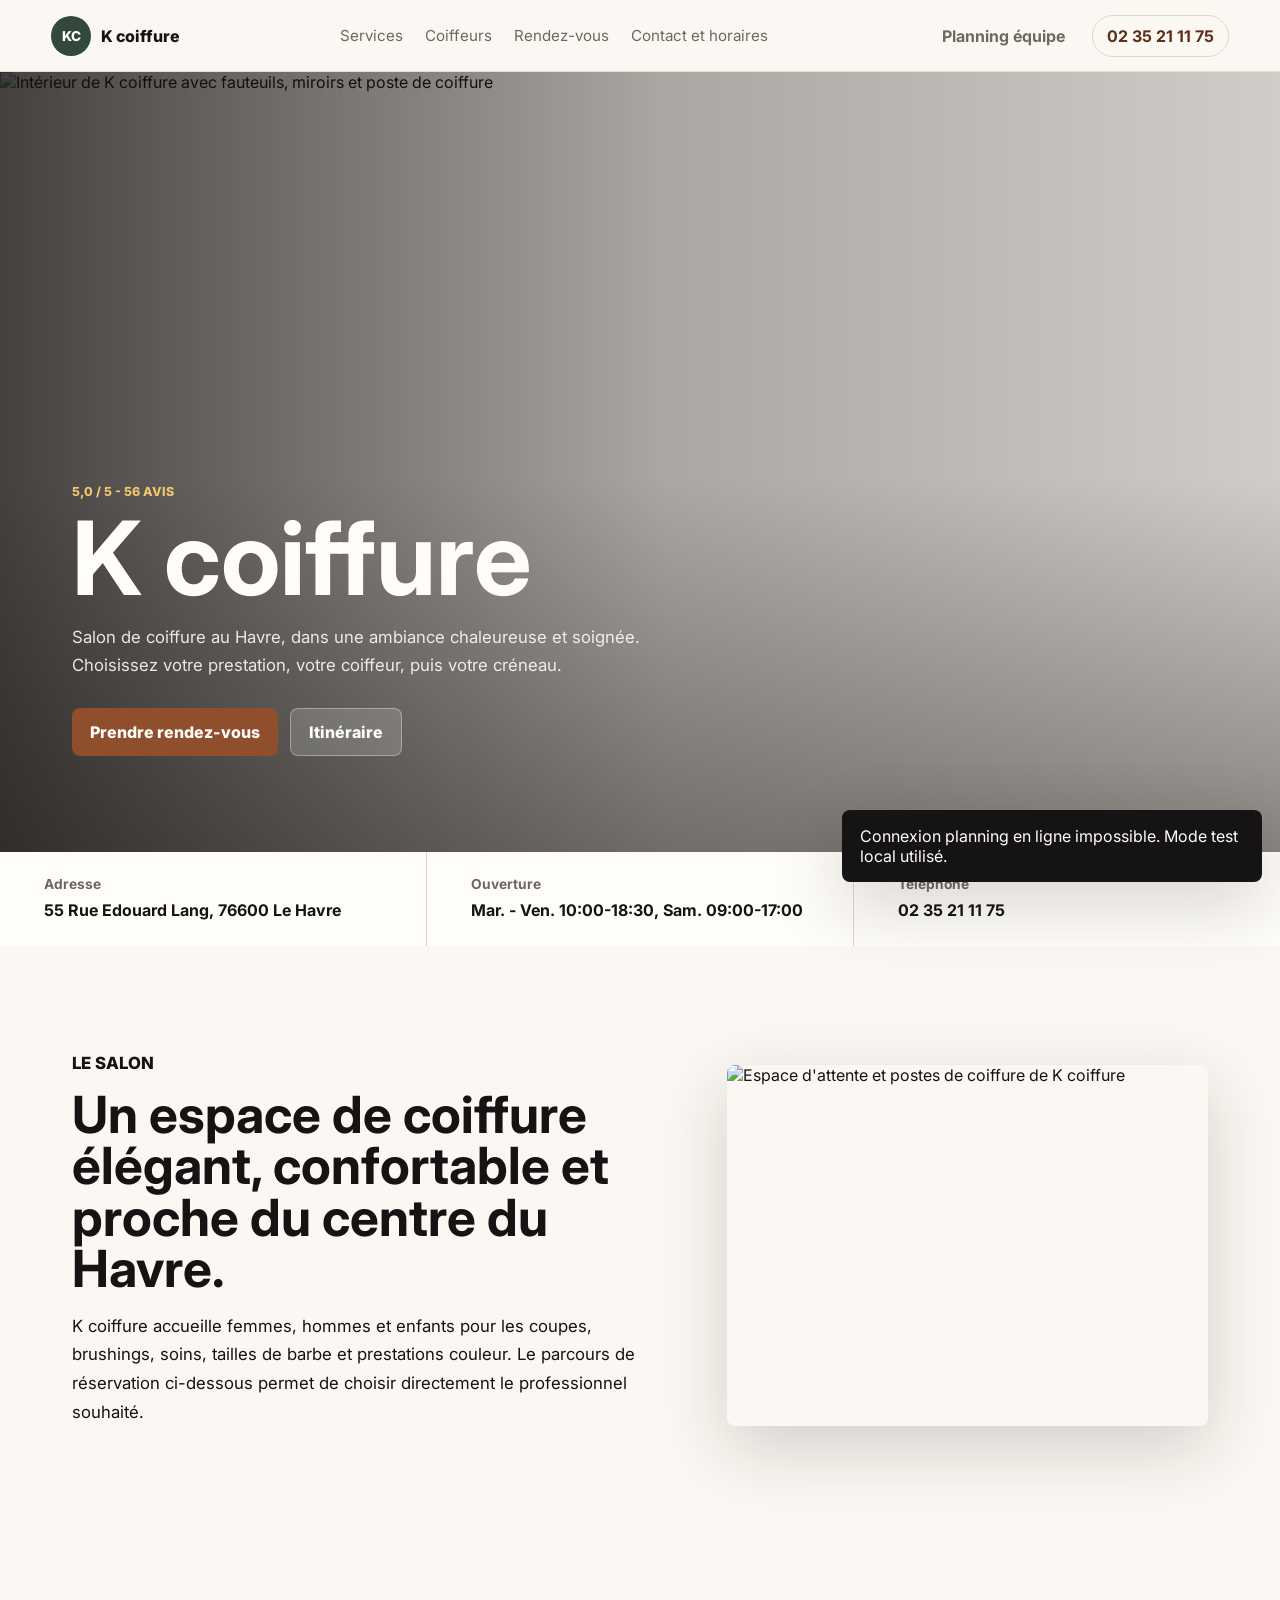
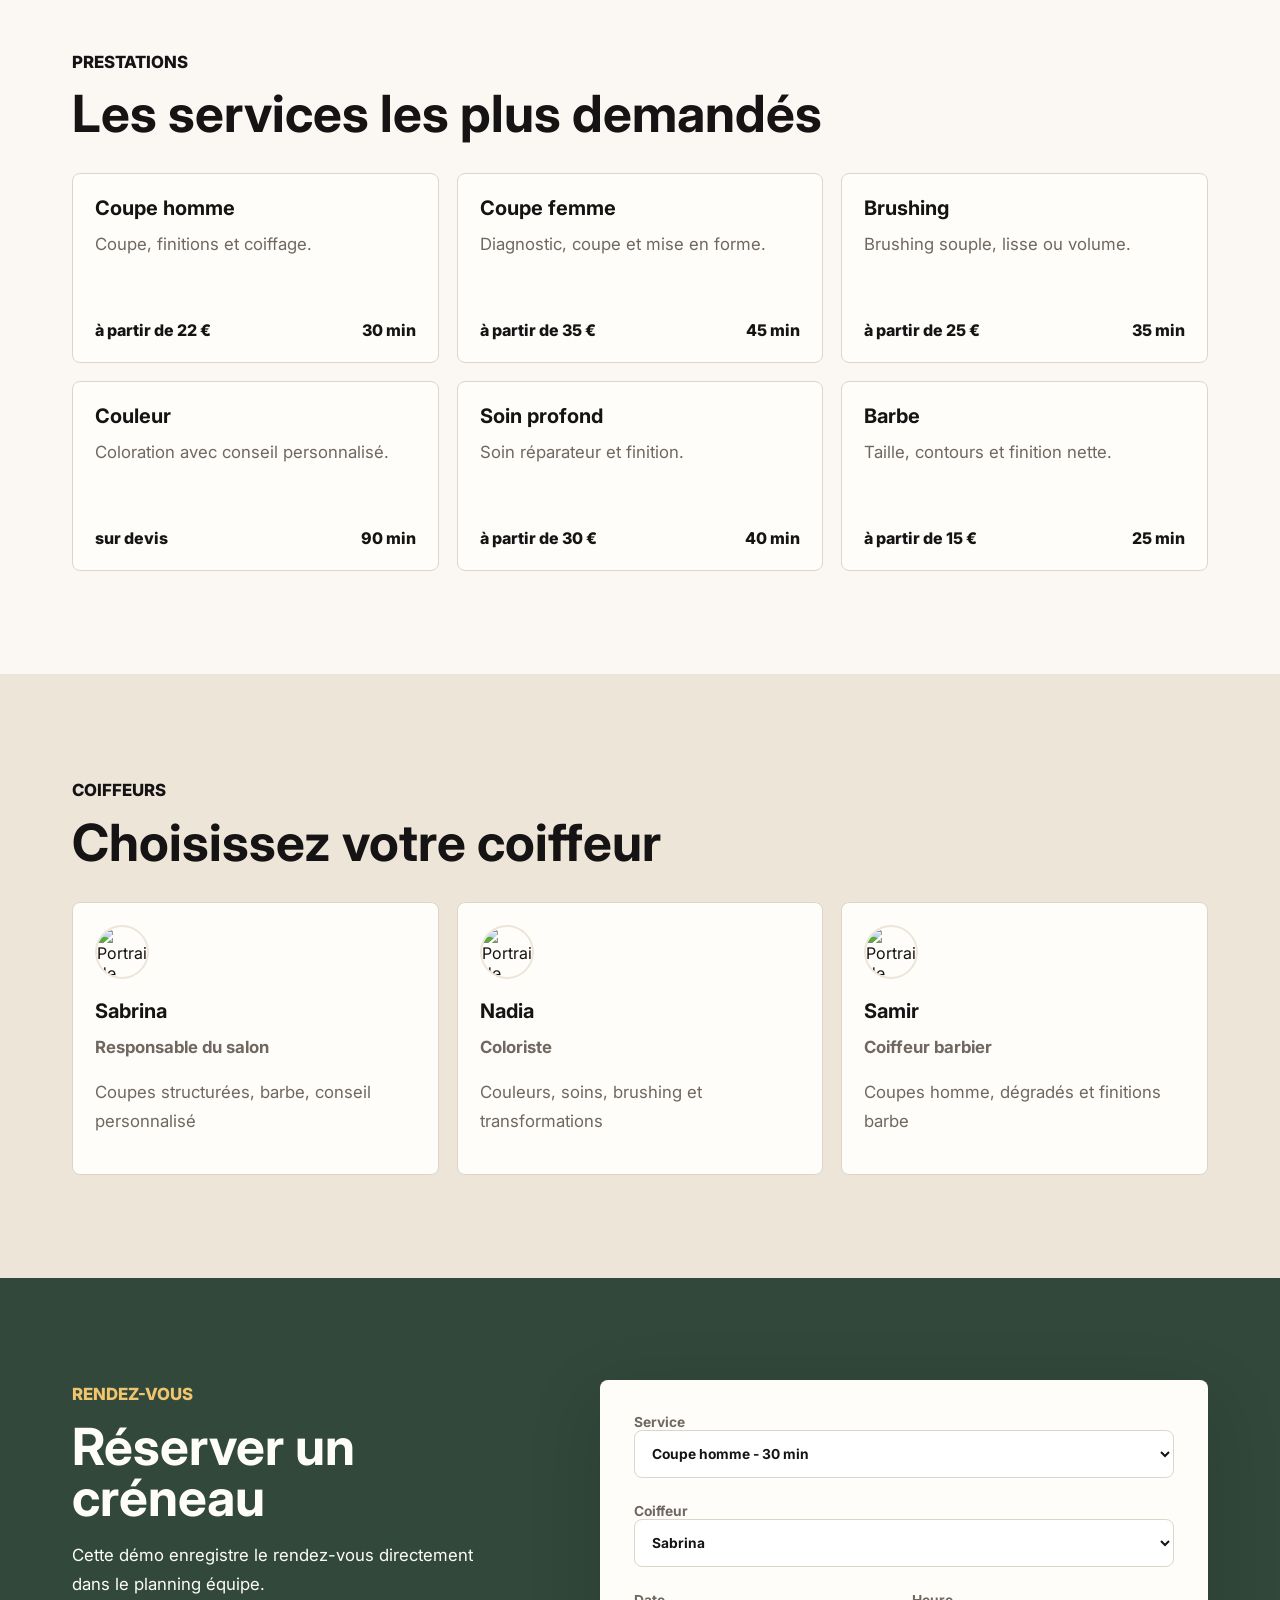
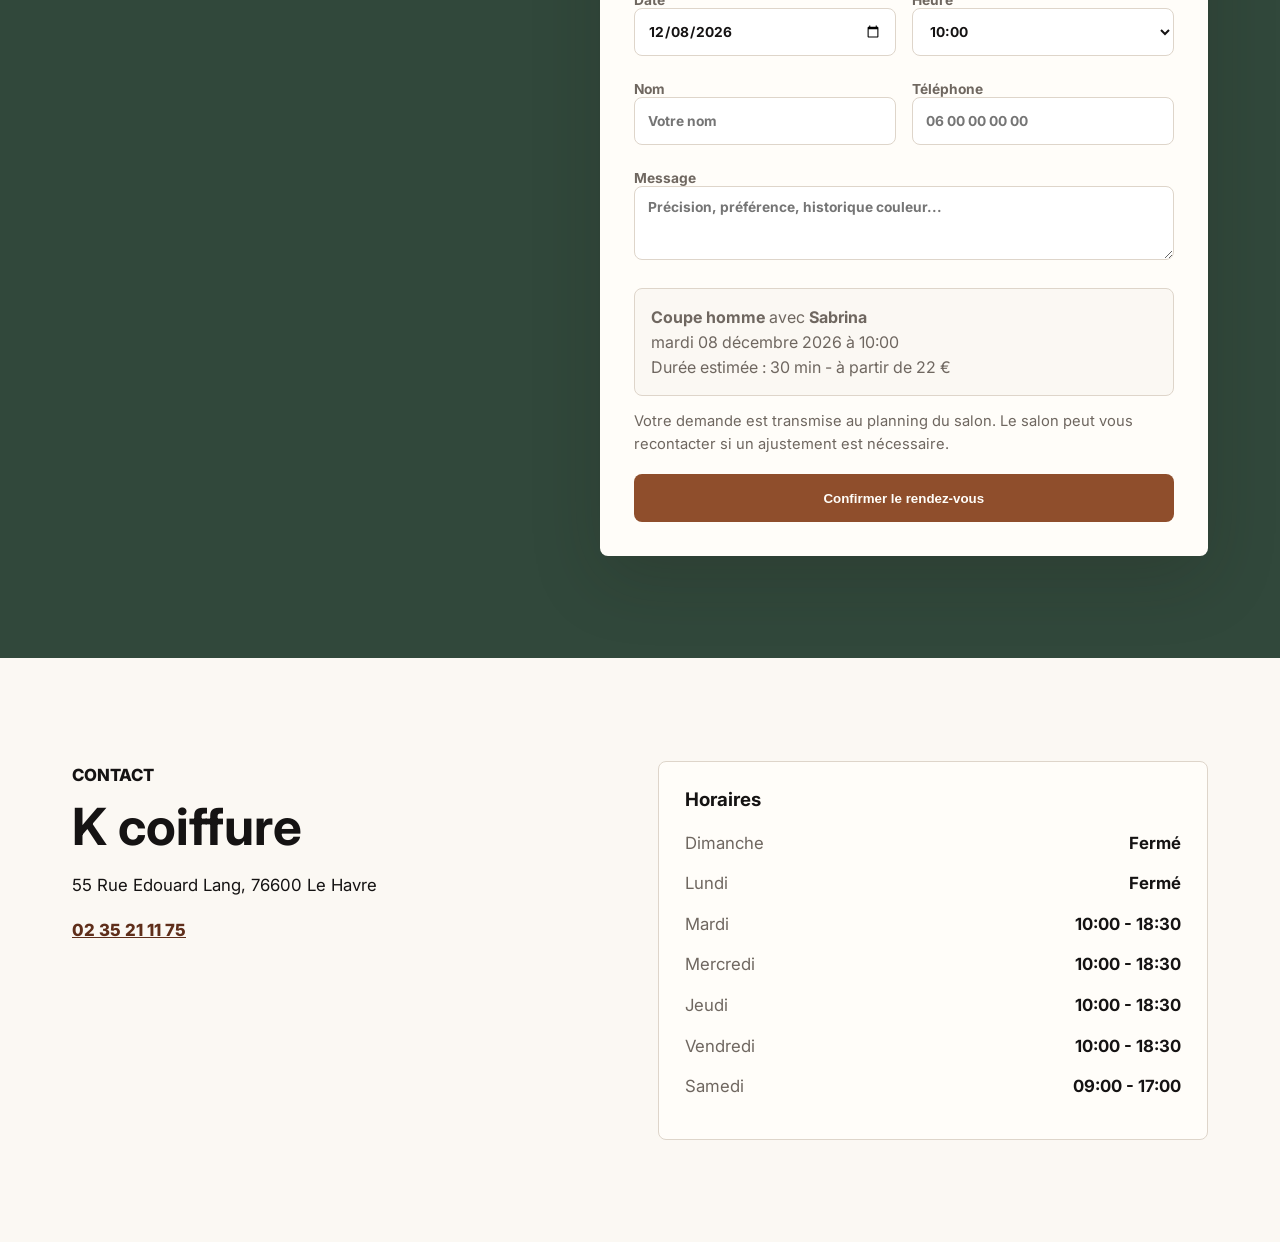
==== index.html @ e28b6b55 "Add files via upload" ====
<!doctype html>
<html lang="fr">
  <head>
    <meta charset="utf-8" />
    <meta name="viewport" content="width=device-width, initial-scale=1" />
    <title>K coiffure | Coiffeur au Havre</title>
    <meta
      name="description"
      content="K coiffure, salon de coiffure au 55 Rue Edouard Lang, 76600 Le Havre. Prenez rendez-vous avec le coiffeur de votre choix."
    />
    <link rel="preconnect" href="https://fonts.googleapis.com" />
    <link rel="preconnect" href="https://fonts.gstatic.com" crossorigin />
    <link
      href="https://fonts.googleapis.com/css2?family=Inter:wght@400;500;600;700;800&display=swap"
      rel="stylesheet"
    />
    <link rel="stylesheet" href="styles.css" />
  </head>
  <body>
    <header class="topbar" aria-label="Navigation principale">
      <a class="brand" href="#accueil" aria-label="K coiffure accueil">
        <span class="brand-mark">KC</span>
        <span>K coiffure</span>
      </a>
      <nav>
        <a href="#services">Services</a>
        <a href="#equipe">Coiffeurs</a>
        <a href="#reservation">Rendez-vous</a>
        <a href="#contact">Contact et horaires</a>
      </nav>
      <div class="header-actions">
        <a class="team-link" href="equipe.html">Planning équipe</a>
        <a class="call-link" href="tel:+33235211175">02 35 21 11 75</a>
      </div>
    </header>

    <main>
      <section class="hero" id="accueil">
        <img
          src="assets/salon-interieur-1.png"
          alt="Intérieur de K coiffure avec fauteuils, miroirs et poste de coiffure"
        />
        <div class="hero-overlay">
          <p class="rating">5,0 / 5 - 56 avis</p>
          <h1>K coiffure</h1>
          <p>
            Salon de coiffure au Havre, dans une ambiance chaleureuse et soignée.
            Choisissez votre prestation, votre coiffeur, puis votre créneau.
          </p>
          <div class="hero-actions">
            <a class="button primary" href="#reservation">Prendre rendez-vous</a>
            <a class="button secondary" href="https://www.google.com/maps/search/?api=1&query=55%20Rue%20Edouard%20Lang%2C%2076600%20Le%20Havre">Itinéraire</a>
          </div>
        </div>
      </section>

      <section class="info-strip" aria-label="Informations rapides">
        <div>
          <span>Adresse</span>
          <strong>55 Rue Edouard Lang, 76600 Le Havre</strong>
        </div>
        <div>
          <span>Ouverture</span>
          <strong>Mar. - Ven. 10:00-18:30, Sam. 09:00-17:00</strong>
        </div>
        <div>
          <span>Téléphone</span>
          <strong>02 35 21 11 75</strong>
        </div>
      </section>

      <section class="section two-column">
        <div>
          <p class="eyebrow">Le salon</p>
          <h2>Un espace de coiffure élégant, confortable et proche du centre du Havre.</h2>
          <p>
            K coiffure accueille femmes, hommes et enfants pour les coupes,
            brushings, soins, tailles de barbe et prestations couleur. Le parcours
            de réservation ci-dessous permet de choisir directement le professionnel
            souhaité.
          </p>
        </div>
        <img
          class="feature-photo"
          src="assets/salon-interieur-2.png"
          alt="Espace d'attente et postes de coiffure de K coiffure"
        />
      </section>

      <section class="section" id="services">
        <div class="section-heading">
          <p class="eyebrow">Prestations</p>
          <h2>Les services les plus demandés</h2>
        </div>
        <div class="service-grid" id="serviceGrid"></div>
      </section>

      <section class="section muted" id="equipe">
        <div class="section-heading">
          <p class="eyebrow">Coiffeurs</p>
          <h2>Choisissez votre coiffeur</h2>
        </div>
        <div class="staff-grid" id="staffGrid"></div>
      </section>

      <section class="booking-section" id="reservation">
        <div class="booking-intro">
          <p class="eyebrow">Rendez-vous</p>
          <h2>Réserver un créneau</h2>
          <p>
            Cette démo enregistre le rendez-vous directement dans le planning équipe.
          </p>
        </div>

        <form class="booking-form" id="bookingForm">
          <label>
            Service
            <select id="service" name="service" required></select>
          </label>

          <label>
            Coiffeur
            <select id="stylist" name="stylist" required></select>
          </label>

          <div class="form-row">
            <label>
              Date
              <input id="date" name="date" type="date" required />
            </label>
            <label>
              Heure
              <select id="time" name="time" required></select>
            </label>
          </div>

          <div class="form-row">
            <label>
              Nom
              <input id="name" name="name" type="text" placeholder="Votre nom" required />
            </label>
            <label>
              Téléphone
              <input id="phone" name="phone" type="tel" placeholder="06 00 00 00 00" required />
            </label>
          </div>

          <label>
            Message
            <textarea id="message" name="message" rows="3" placeholder="Précision, préférence, historique couleur..."></textarea>
          </label>

          <div class="booking-summary" id="summary" aria-live="polite"></div>
          <p class="booking-note">
            Votre demande est transmise au planning du salon. Le salon peut vous
            recontacter si un ajustement est nécessaire.
          </p>
          <button class="button primary full" type="submit">Confirmer le rendez-vous</button>
        </form>
      </section>

      <section class="section contact" id="contact">
        <div>
          <p class="eyebrow">Contact</p>
          <h2>K coiffure</h2>
          <p>55 Rue Edouard Lang, 76600 Le Havre</p>
          <p><a href="tel:+33235211175">02 35 21 11 75</a></p>
        </div>
        <div class="hours">
          <h3>Horaires</h3>
          <p><span>Dimanche</span><strong>Fermé</strong></p>
          <p><span>Lundi</span><strong>Fermé</strong></p>
          <p><span>Mardi</span><strong>10:00 - 18:30</strong></p>
          <p><span>Mercredi</span><strong>10:00 - 18:30</strong></p>
          <p><span>Jeudi</span><strong>10:00 - 18:30</strong></p>
          <p><span>Vendredi</span><strong>10:00 - 18:30</strong></p>
          <p><span>Samedi</span><strong>09:00 - 17:00</strong></p>
        </div>
      </section>
    </main>

    <div class="toast" id="toast" role="status" aria-live="polite"></div>
    <script src="script.js"></script>
  </body>
</html>
---- styles.css ----
:root {
  --ink: #151313;
  --muted: #6f6760;
  --line: #ded5ca;
  --paper: #fbf8f3;
  --soft: #eee5d9;
  --accent: #8f4e2c;
  --accent-dark: #5f2e1a;
  --green: #31483b;
  --white: #fffdf9;
  --shadow: 0 22px 70px rgba(30, 22, 16, 0.18);
}

* {
  box-sizing: border-box;
}

html {
  scroll-behavior: smooth;
}

body {
  margin: 0;
  font-family: Inter, Arial, sans-serif;
  color: var(--ink);
  background: var(--paper);
}

a {
  color: inherit;
}

.topbar {
  position: sticky;
  top: 0;
  z-index: 20;
  display: flex;
  align-items: center;
  justify-content: space-between;
  gap: 22px;
  min-height: 72px;
  padding: 14px clamp(18px, 4vw, 56px);
  background: rgba(251, 248, 243, 0.92);
  border-bottom: 1px solid rgba(222, 213, 202, 0.75);
  backdrop-filter: blur(16px);
}

.brand,
nav,
.hero-actions,
.form-row,
.header-actions {
  display: flex;
  align-items: center;
}

.brand {
  gap: 10px;
  font-weight: 800;
  text-decoration: none;
  white-space: nowrap;
}

.brand-mark {
  display: grid;
  place-items: center;
  width: 40px;
  height: 40px;
  border-radius: 50%;
  color: var(--white);
  background: var(--green);
  font-size: 0.85rem;
}

nav {
  gap: 22px;
  color: var(--muted);
  font-size: 0.95rem;
}

nav a,
.call-link,
.team-link {
  text-decoration: none;
}

.header-actions {
  gap: 12px;
}

.team-link {
  padding: 10px 14px;
  border: 1px solid transparent;
  border-radius: 999px;
  color: var(--muted);
  font-weight: 700;
  white-space: nowrap;
}

.call-link {
  padding: 10px 14px;
  border: 1px solid var(--line);
  border-radius: 999px;
  font-weight: 700;
  color: var(--accent-dark);
}

.hero {
  position: relative;
  min-height: min(780px, calc(100vh - 72px));
  display: grid;
  align-items: end;
  overflow: hidden;
}

.hero img {
  position: absolute;
  inset: 0;
  width: 100%;
  height: 100%;
  object-fit: cover;
}

.hero::after {
  content: "";
  position: absolute;
  inset: 0;
  background:
    linear-gradient(90deg, rgba(16, 13, 11, 0.78), rgba(16, 13, 11, 0.34) 52%, rgba(16, 13, 11, 0.18)),
    linear-gradient(0deg, rgba(16, 13, 11, 0.38), transparent 48%);
}

.hero-overlay {
  position: relative;
  z-index: 1;
  max-width: 760px;
  padding: clamp(44px, 8vw, 96px) clamp(20px, 6vw, 72px);
  color: var(--white);
}

.rating,
.eyebrow {
  margin: 0 0 12px;
  color: #f0c56e;
  font-weight: 800;
  text-transform: uppercase;
  letter-spacing: 0;
  font-size: 0.78rem;
}

h1,
h2,
h3,
p {
  margin-top: 0;
}

h1 {
  margin-bottom: 18px;
  font-size: clamp(3.2rem, 8vw, 7.5rem);
  line-height: 0.92;
  letter-spacing: 0;
}

h2 {
  margin-bottom: 18px;
  font-size: clamp(2rem, 4vw, 4rem);
  line-height: 1;
  letter-spacing: 0;
}

h3 {
  margin-bottom: 18px;
}

.hero p:not(.rating),
.section p,
.booking-intro p {
  color: inherit;
  line-height: 1.7;
  font-size: 1.05rem;
}

.hero p:not(.rating) {
  max-width: 620px;
  color: rgba(255, 253, 249, 0.88);
}

.hero-actions {
  gap: 12px;
  flex-wrap: wrap;
  margin-top: 28px;
}

.button {
  display: inline-flex;
  align-items: center;
  justify-content: center;
  min-height: 48px;
  padding: 13px 18px;
  border: 0;
  border-radius: 8px;
  font-weight: 800;
  text-decoration: none;
  cursor: pointer;
}

.button.primary {
  color: var(--white);
  background: var(--accent);
}

.button.secondary {
  color: var(--white);
  background: rgba(255, 255, 255, 0.16);
  border: 1px solid rgba(255, 255, 255, 0.35);
}

.button.secondary-dark {
  color: var(--accent-dark);
  background: var(--white);
  border: 1px solid var(--line);
}

.button.full {
  width: 100%;
}

.info-strip {
  display: grid;
  grid-template-columns: repeat(3, 1fr);
  gap: 1px;
  background: var(--line);
}

.info-strip div {
  padding: 24px clamp(18px, 4vw, 44px);
  background: var(--white);
}

.info-strip span,
label {
  display: block;
  margin-bottom: 7px;
  color: var(--muted);
  font-size: 0.86rem;
  font-weight: 700;
}

.info-strip strong {
  display: block;
  line-height: 1.45;
}

.section,
.booking-section {
  padding: clamp(58px, 8vw, 110px) clamp(20px, 6vw, 72px);
}

.two-column {
  display: grid;
  grid-template-columns: minmax(0, 0.9fr) minmax(280px, 0.75fr);
  gap: clamp(28px, 6vw, 82px);
  align-items: center;
}

.eyebrow {
  color: var(--accent);
}

.feature-photo {
  width: 100%;
  aspect-ratio: 4 / 3;
  object-fit: cover;
  border-radius: 8px;
  box-shadow: var(--shadow);
}

.section-heading {
  max-width: 760px;
  margin-bottom: 34px;
}

.service-grid,
.staff-grid {
  display: grid;
  grid-template-columns: repeat(3, 1fr);
  gap: 18px;
}

.service-card,
.staff-card {
  min-height: 190px;
  padding: 22px;
  border: 1px solid var(--line);
  border-radius: 8px;
  background: var(--white);
}

.service-card {
  display: grid;
  align-content: space-between;
}

.service-card h3,
.staff-card h3 {
  margin-bottom: 10px;
  font-size: 1.25rem;
}

.service-card p,
.staff-card p {
  color: var(--muted);
}

.price-row {
  display: flex;
  align-items: center;
  justify-content: space-between;
  gap: 12px;
  margin-top: 18px;
  font-weight: 800;
}

.muted {
  background: var(--soft);
}

.staff-photo {
  display: block;
  width: 54px;
  height: 54px;
  margin-bottom: 20px;
  border-radius: 50%;
  object-fit: cover;
  object-position: center;
  border: 2px solid var(--soft);
}

.booking-section {
  display: grid;
  grid-template-columns: minmax(260px, 0.72fr) minmax(300px, 1fr);
  gap: clamp(28px, 7vw, 90px);
  align-items: start;
  background: var(--green);
  color: var(--white);
}

.booking-intro {
  position: sticky;
  top: 110px;
}

.booking-intro .eyebrow {
  color: #f0c56e;
}

.booking-form {
  display: grid;
  gap: 18px;
  padding: clamp(20px, 4vw, 34px);
  border-radius: 8px;
  background: var(--white);
  color: var(--ink);
  box-shadow: var(--shadow);
}

.form-row {
  gap: 16px;
}

.form-row label {
  flex: 1;
}

input,
select,
textarea {
  width: 100%;
  min-height: 48px;
  padding: 12px 13px;
  border: 1px solid var(--line);
  border-radius: 8px;
  color: var(--ink);
  background: #fff;
  font: inherit;
}

textarea {
  resize: vertical;
}

input:focus,
select:focus,
textarea:focus {
  outline: 3px solid rgba(143, 78, 44, 0.22);
  border-color: var(--accent);
}

.booking-summary {
  min-height: 76px;
  padding: 16px;
  border: 1px solid var(--line);
  border-radius: 8px;
  color: var(--muted);
  background: #fbf8f3;
  line-height: 1.55;
}

.booking-note {
  margin: -4px 0 0;
  color: var(--muted);
  font-size: 0.92rem;
  line-height: 1.55;
}

.contact {
  display: grid;
  grid-template-columns: 1fr 1fr;
  gap: 36px;
}

.contact a {
  color: var(--accent-dark);
  font-weight: 800;
}

.hours {
  padding: 26px;
  border: 1px solid var(--line);
  border-radius: 8px;
  background: var(--white);
}

.hours p {
  display: flex;
  justify-content: space-between;
  gap: 20px;
  margin-bottom: 12px;
  color: var(--muted);
}

.hours strong {
  color: var(--ink);
}

.toast {
  position: fixed;
  right: 18px;
  bottom: 18px;
  z-index: 40;
  max-width: min(420px, calc(100vw - 36px));
  padding: 16px 18px;
  border-radius: 8px;
  color: var(--white);
  background: var(--ink);
  box-shadow: var(--shadow);
  opacity: 0;
  transform: translateY(12px);
  pointer-events: none;
  transition: opacity 180ms ease, transform 180ms ease;
}

.toast.visible {
  opacity: 1;
  transform: translateY(0);
}

.team-page {
  background: #f4eee6;
}

.team-shell {
  min-height: calc(100vh - 72px);
  padding: clamp(30px, 5vw, 64px);
}

.team-shell.locked .team-header,
.team-shell.locked .agenda-layout {
  display: none;
}

.team-login {
  display: grid;
  grid-template-columns: minmax(280px, 0.8fr) minmax(280px, 420px);
  gap: 34px;
  align-items: center;
  min-height: calc(100vh - 180px);
}

.team-login[hidden] {
  display: none;
}

.team-login h1 {
  margin-bottom: 18px;
  font-size: clamp(2.7rem, 6vw, 5.6rem);
}

.team-login p {
  max-width: 560px;
  color: var(--muted);
  line-height: 1.7;
}

.team-login-form {
  display: grid;
  gap: 18px;
  padding: 26px;
  border: 1px solid var(--line);
  border-radius: 8px;
  background: var(--white);
  box-shadow: var(--shadow);
}

.team-header {
  display: grid;
  grid-template-columns: minmax(280px, 1fr) minmax(320px, 0.85fr);
  gap: 28px;
  align-items: end;
  margin-bottom: 28px;
}

.team-header h1 {
  margin-bottom: 16px;
  font-size: clamp(2.4rem, 5vw, 5.2rem);
}

.team-header p {
  max-width: 680px;
  color: var(--muted);
  line-height: 1.7;
}

.team-actions {
  display: grid;
  grid-template-columns: 1fr 1fr auto;
  gap: 12px;
  align-items: end;
  padding: 18px;
  border: 1px solid var(--line);
  border-radius: 8px;
  background: var(--white);
}

.agenda-layout {
  display: grid;
  grid-template-columns: 280px minmax(0, 1fr);
  gap: 20px;
}

.day-card {
  position: sticky;
  top: 92px;
  align-self: start;
  min-height: 220px;
  padding: 24px;
  border-radius: 8px;
  color: var(--white);
  background: var(--green);
}

.day-card span {
  display: block;
  margin-bottom: 18px;
  color: #f0c56e;
  font-weight: 800;
  text-transform: uppercase;
  font-size: 0.78rem;
}

.day-card strong {
  display: block;
  margin-bottom: 12px;
  font-size: 1.7rem;
  line-height: 1.1;
}

.day-card p {
  color: rgba(255, 253, 249, 0.76);
}

.agenda-list {
  display: grid;
  gap: 12px;
}

.appointment-card,
.empty-agenda {
  display: grid;
  grid-template-columns: 120px minmax(0, 1fr) auto;
  gap: 18px;
  align-items: center;
  padding: 18px;
  border: 1px solid var(--line);
  border-radius: 8px;
  background: var(--white);
}

.empty-agenda {
  grid-template-columns: 1fr;
  min-height: 220px;
  align-content: center;
}

.appointment-time {
  display: grid;
  gap: 4px;
  padding: 14px;
  border-radius: 8px;
  background: var(--soft);
}

.appointment-time strong {
  font-size: 1.5rem;
}

.appointment-time span,
.appointment-main p,
.appointment-meta span,
.empty-agenda p {
  color: var(--muted);
}

.appointment-main h2 {
  margin-bottom: 8px;
  font-size: 1.35rem;
  line-height: 1.2;
}

.appointment-main p {
  margin-bottom: 4px;
}

.appointment-note {
  padding-top: 6px;
  font-style: italic;
}

.appointment-meta {
  display: grid;
  gap: 12px;
  justify-items: end;
}

.appointment-meta span {
  font-weight: 800;
}

.appointment-meta button {
  min-height: 40px;
  padding: 9px 12px;
  border: 1px solid var(--line);
  border-radius: 8px;
  color: var(--accent-dark);
  background: var(--paper);
  font: inherit;
  font-weight: 800;
  cursor: pointer;
}

@media (max-width: 900px) {
  nav {
    display: none;
  }

  .info-strip,
  .two-column,
  .service-grid,
  .staff-grid,
  .booking-section,
  .contact,
  .team-header,
  .agenda-layout,
  .team-login {
    grid-template-columns: 1fr;
  }

  .booking-intro {
    position: static;
  }

  .team-actions {
    grid-template-columns: 1fr;
  }

  .day-card {
    position: static;
  }
}

@media (max-width: 620px) {
  .topbar {
    min-height: 66px;
  }

  .call-link {
    display: none;
  }

  .team-link {
    padding: 9px 10px;
    font-size: 0.9rem;
  }

  .hero {
    min-height: 690px;
  }

  .hero-overlay {
    padding-top: 72px;
  }

  .form-row {
    flex-direction: column;
    align-items: stretch;
  }

  .appointment-card {
    grid-template-columns: 1fr;
    align-items: stretch;
  }

  .appointment-meta {
    justify-items: stretch;
  }
}
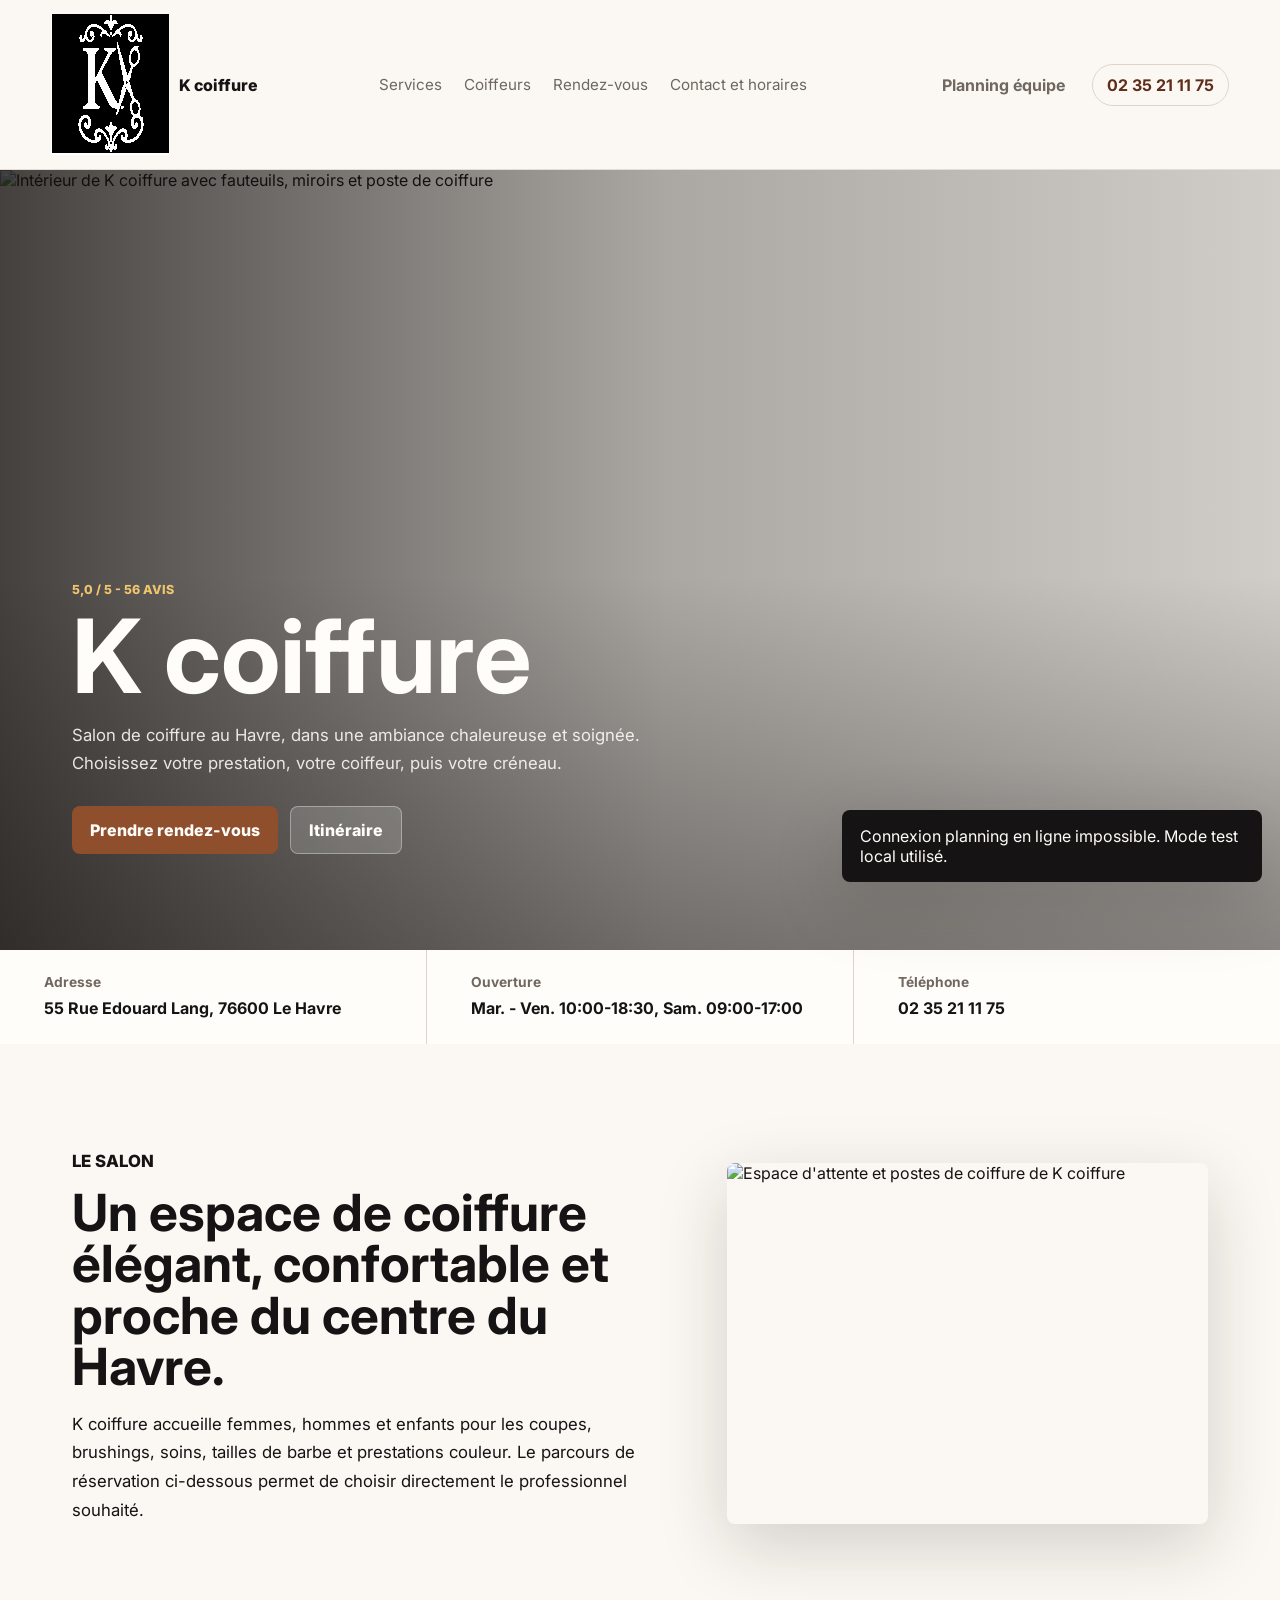
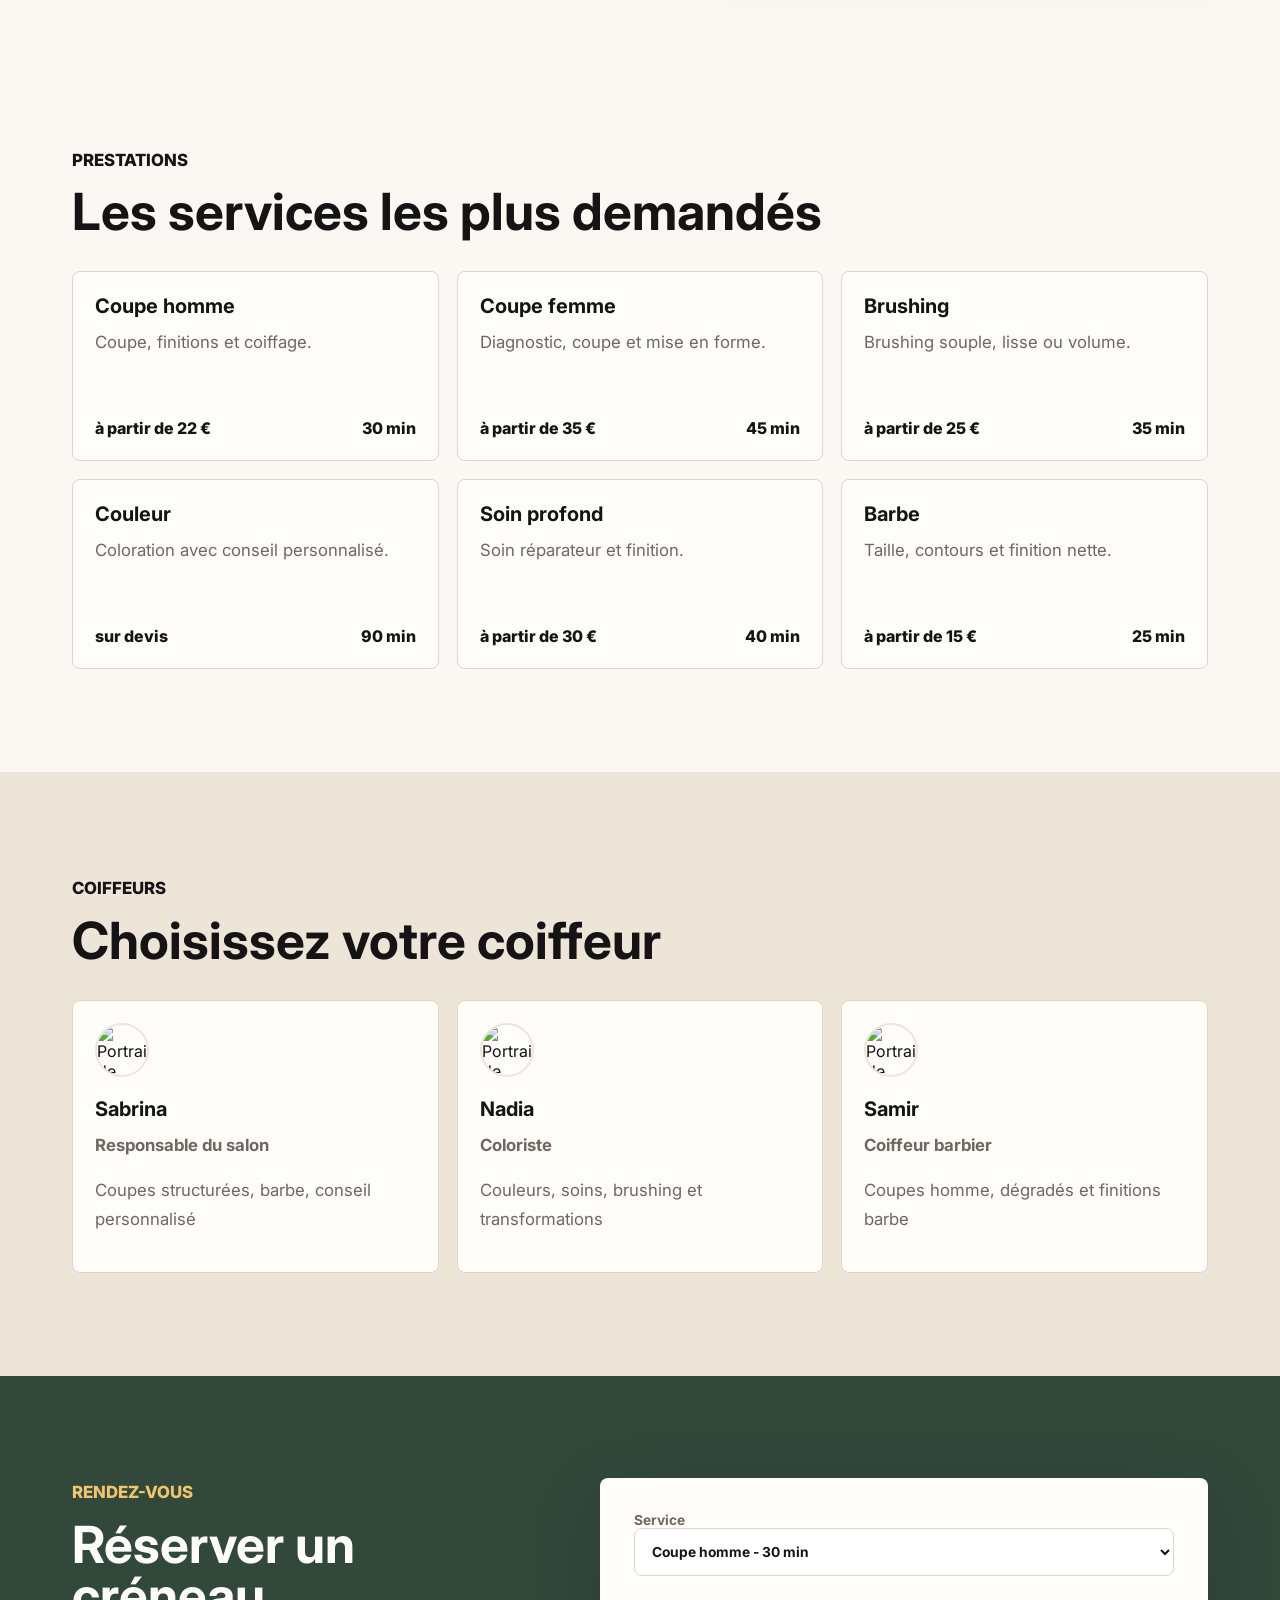
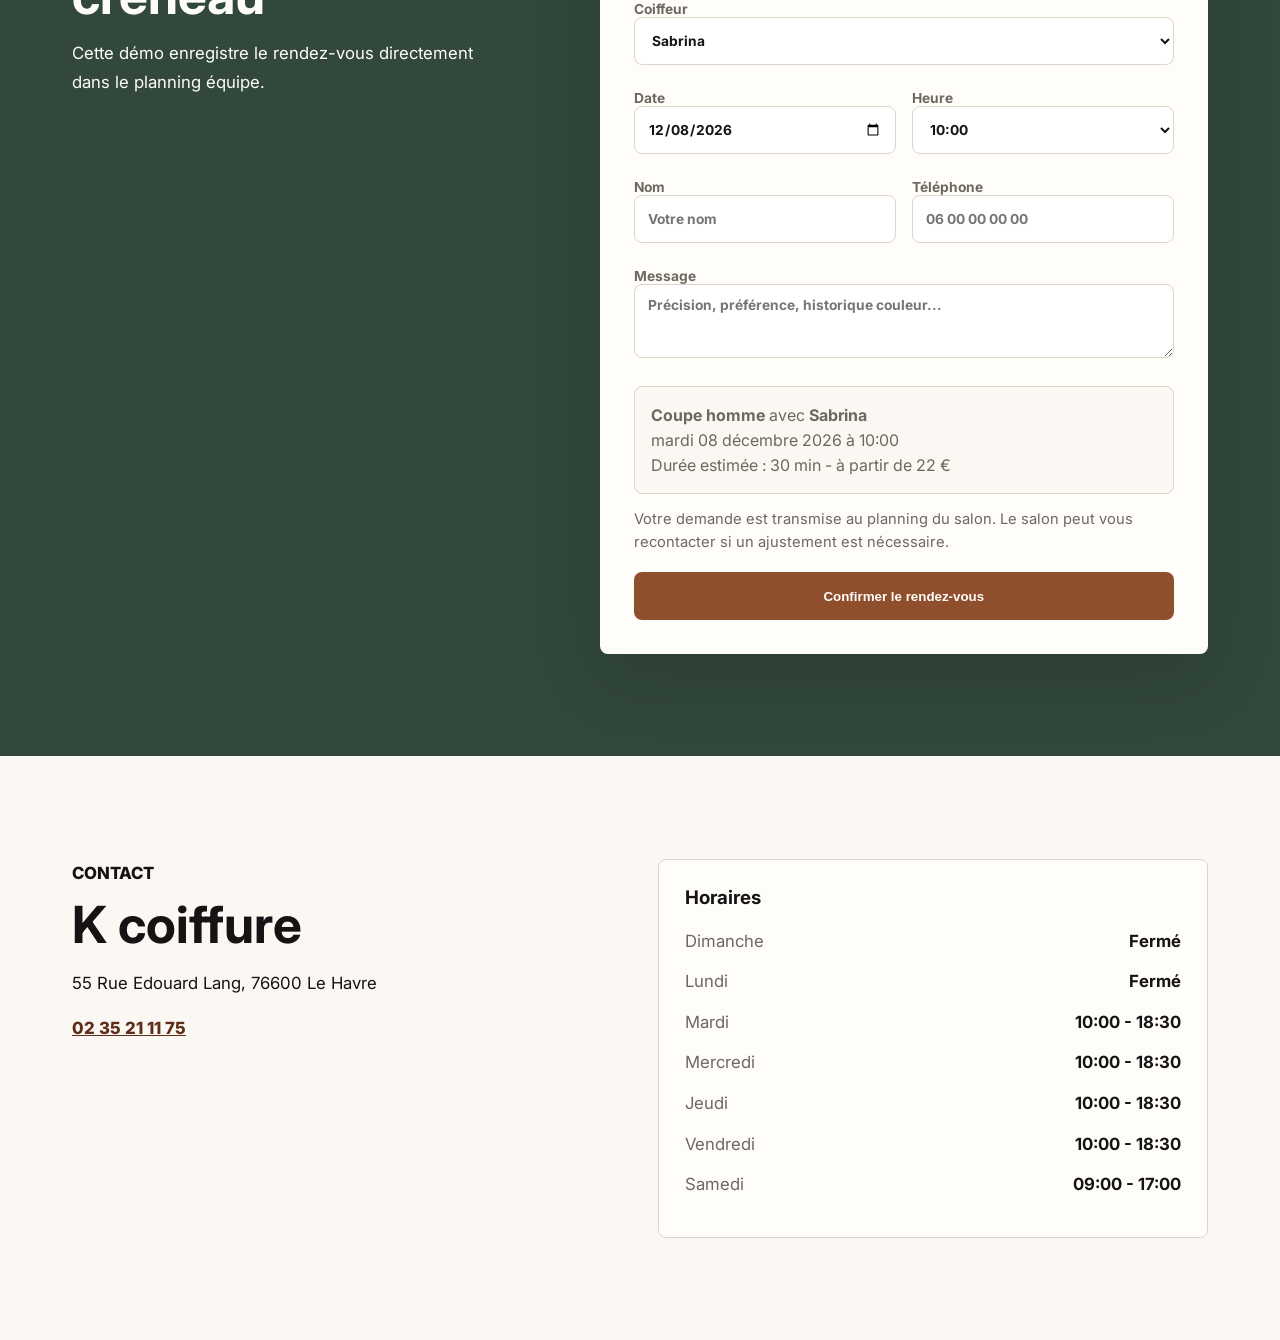
==== commit 36db196a: "Add files via upload" ====
--- a/index.html
+++ b/index.html
@@ -19,7 +19,7 @@
   <body>
     <header class="topbar" aria-label="Navigation principale">
       <a class="brand" href="#accueil" aria-label="K coiffure accueil">
-        <span class="brand-mark">KC</span>
+        <img class="brand-logo" src="assets/logo-k-coiffure.png" alt="" />
         <span>K coiffure</span>
       </a>
       <nav>
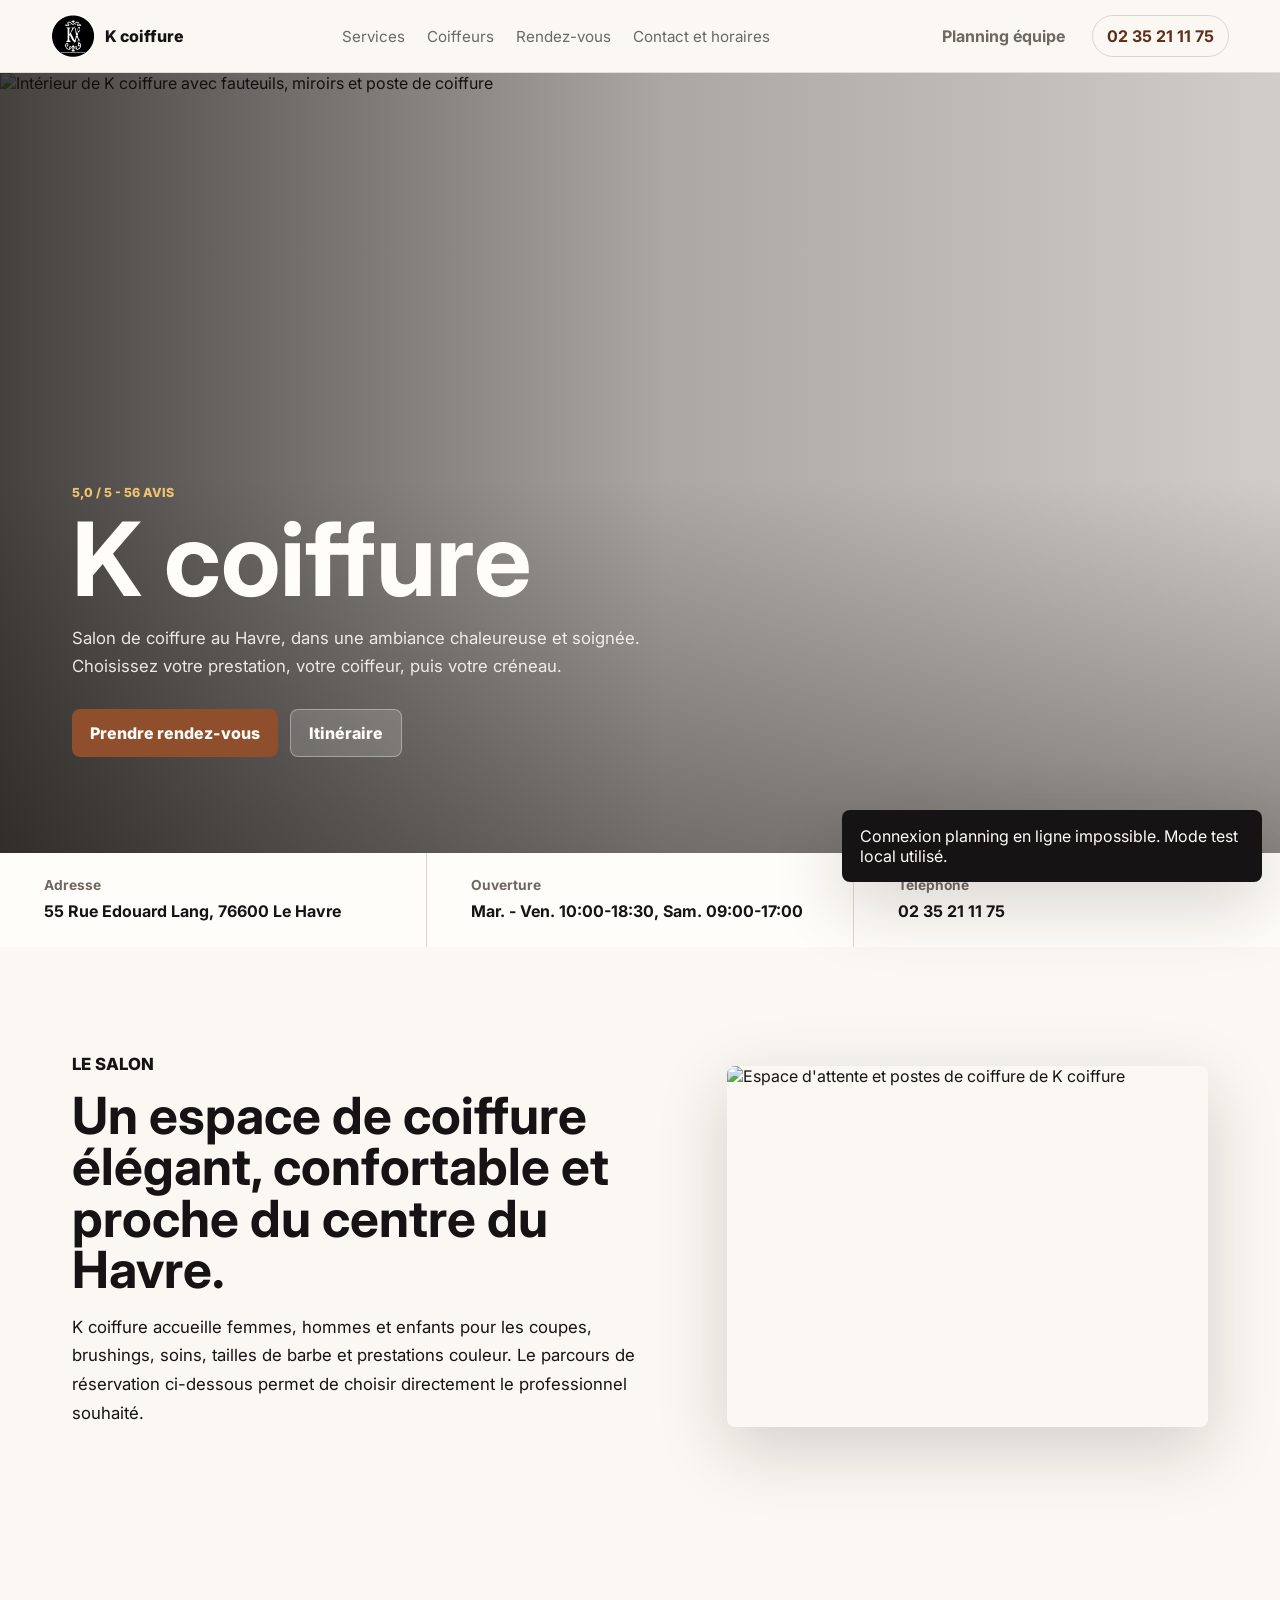
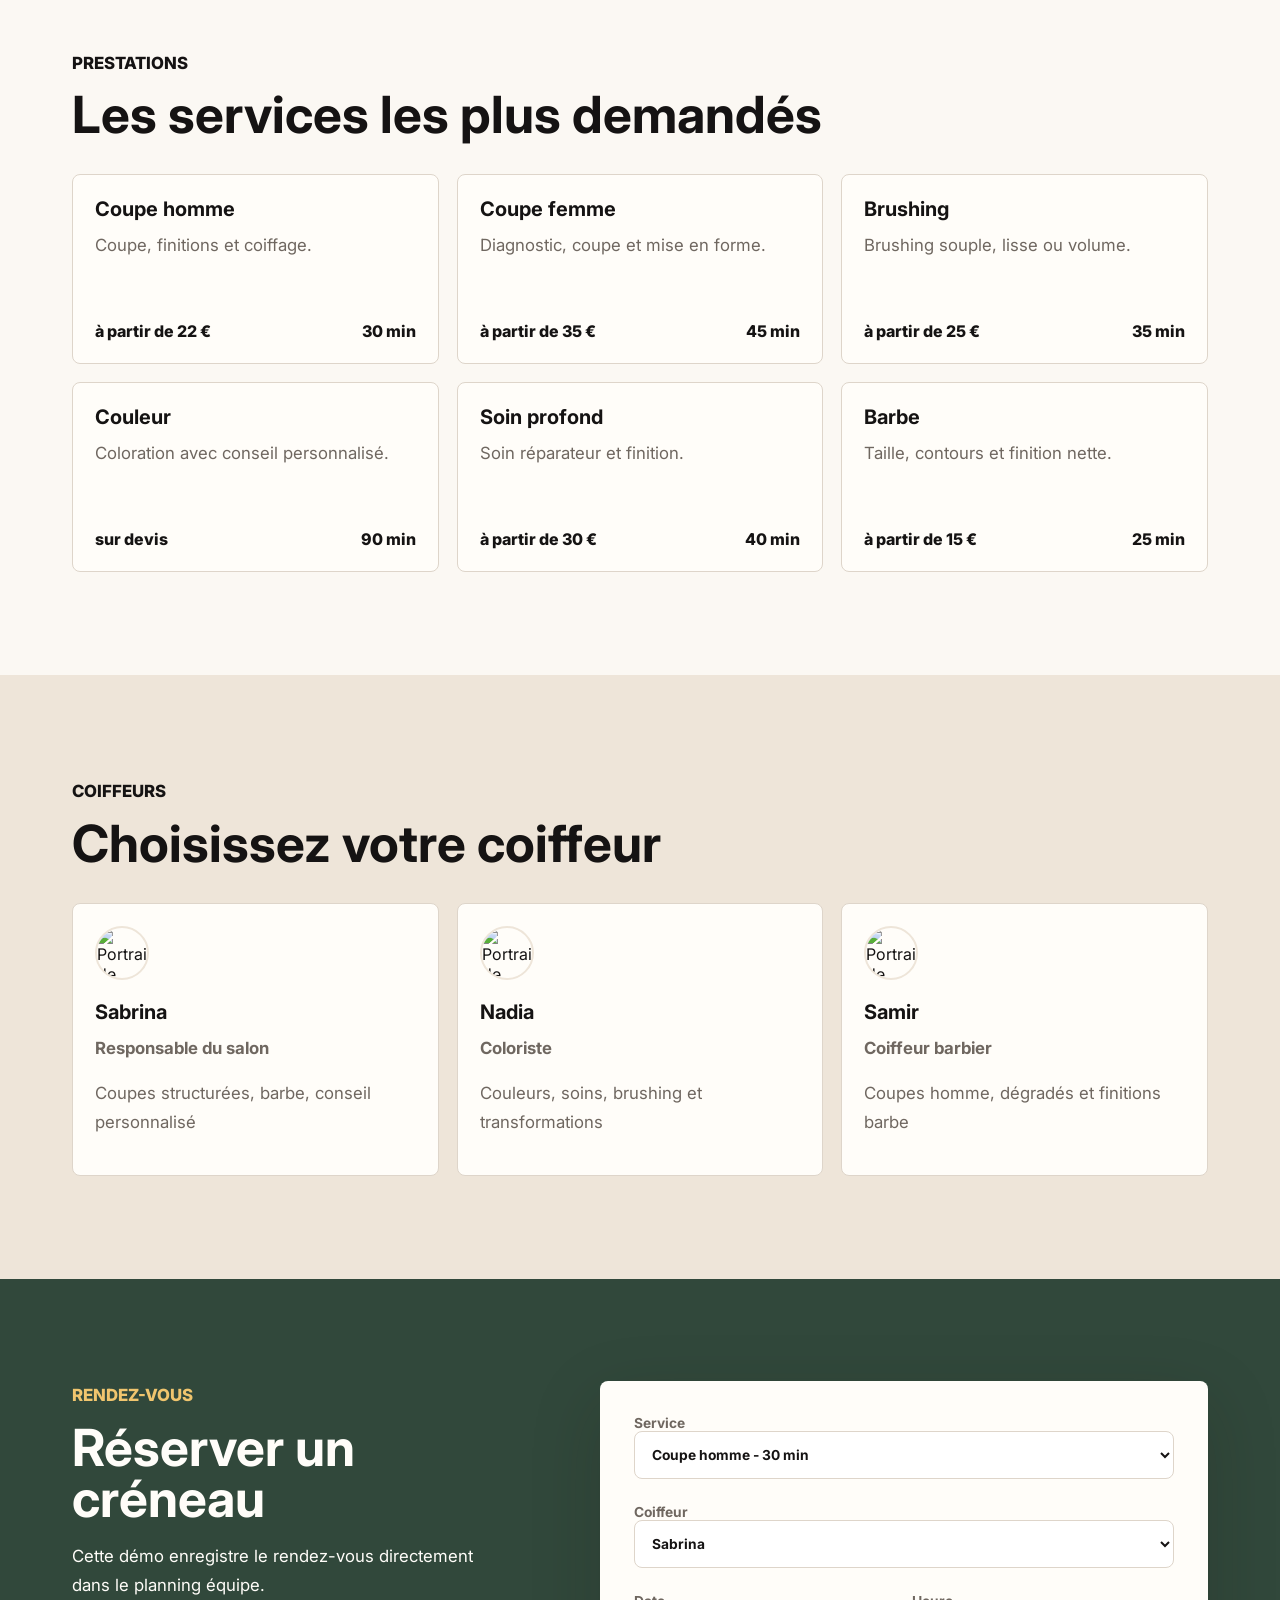
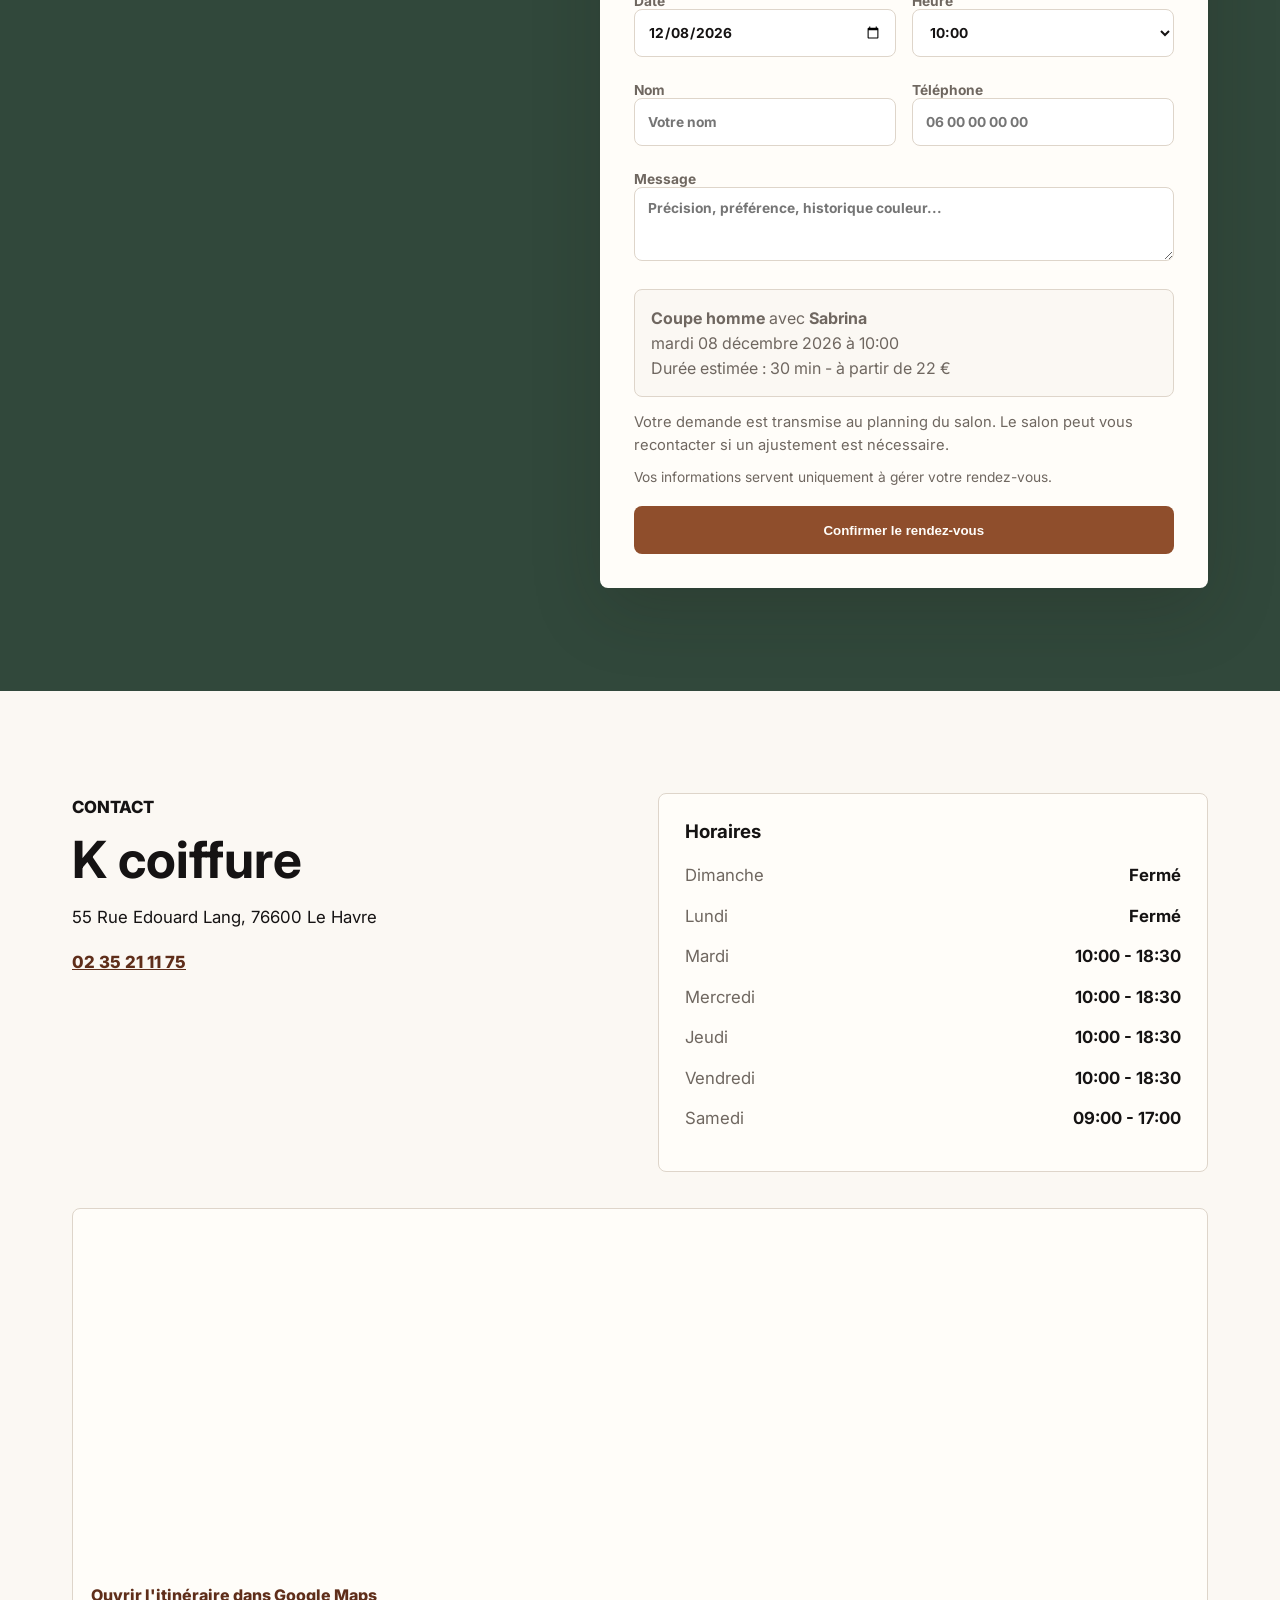
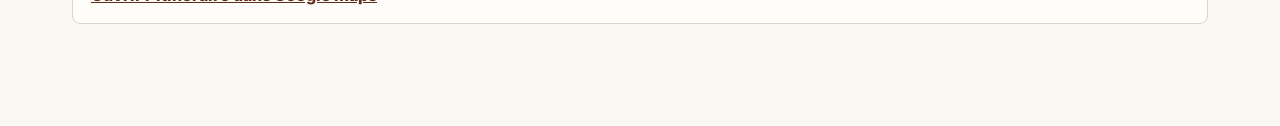
==== commit 210dca46: "Add files via upload" ====
--- a/index.html
+++ b/index.html
@@ -19,7 +19,7 @@
   <body>
     <header class="topbar" aria-label="Navigation principale">
       <a class="brand" href="#accueil" aria-label="K coiffure accueil">
-        <img class="brand-logo" src="assets/logo-k-coiffure.png" alt="" />
+        <img class="brand-logo" src="assets/logo-k-coiffure-round.png" width="44" height="44" alt="" />
         <span>K coiffure</span>
       </a>
       <nav>
@@ -155,6 +155,7 @@
             Votre demande est transmise au planning du salon. Le salon peut vous
             recontacter si un ajustement est nécessaire.
           </p>
+          <p class="privacy-note">Vos informations servent uniquement à gérer votre rendez-vous.</p>
           <button class="button primary full" type="submit">Confirmer le rendez-vous</button>
         </form>
       </section>
@@ -176,6 +177,22 @@
           <p><span>Vendredi</span><strong>10:00 - 18:30</strong></p>
           <p><span>Samedi</span><strong>09:00 - 17:00</strong></p>
         </div>
+        <div class="map-card">
+          <iframe
+            title="Carte Google Maps de K coiffure"
+            src="https://www.google.com/maps?q=55%20Rue%20Edouard%20Lang%2C%2076600%20Le%20Havre&output=embed"
+            loading="lazy"
+            referrerpolicy="no-referrer-when-downgrade"
+          ></iframe>
+          <a
+            class="map-link"
+            href="https://www.google.com/maps/search/?api=1&query=55%20Rue%20Edouard%20Lang%2C%2076600%20Le%20Havre"
+            target="_blank"
+            rel="noopener"
+          >
+            Ouvrir l'itinéraire dans Google Maps
+          </a>
+        </div>
       </section>
     </main>
 
--- a/styles.css
+++ b/styles.css
@@ -61,15 +61,33 @@
   white-space: nowrap;
 }
 
-.brand-mark {
+.brand-mark,
+.brand-logo {
   display: grid;
   place-items: center;
   width: 40px;
   height: 40px;
   border-radius: 50%;
+}
+
+.brand-mark {
   color: var(--white);
   background: var(--green);
   font-size: 0.85rem;
+}
+
+.brand-logo {
+  display: block;
+  flex: 0 0 44px;
+  width: 44px;
+  height: 44px;
+  min-width: 44px;
+  max-width: 44px;
+  min-height: 44px;
+  max-height: 44px;
+  border-radius: 50%;
+  object-fit: cover;
+  background: #000;
 }
 
 nav {
@@ -407,11 +425,17 @@
   line-height: 1.55;
 }
 
-.booking-note {
+.booking-note,
+.privacy-note {
   margin: -4px 0 0;
   color: var(--muted);
   font-size: 0.92rem;
   line-height: 1.55;
+}
+
+.privacy-note {
+  margin-top: -8px;
+  font-size: 0.86rem;
 }
 
 .contact {
@@ -442,6 +466,27 @@
 
 .hours strong {
   color: var(--ink);
+}
+
+.map-card {
+  grid-column: 1 / -1;
+  overflow: hidden;
+  border: 1px solid var(--line);
+  border-radius: 8px;
+  background: var(--white);
+}
+
+.map-card iframe {
+  display: block;
+  width: 100%;
+  height: 360px;
+  border: 0;
+}
+
+.map-link {
+  display: inline-flex;
+  margin: 16px 18px 18px;
+  font-weight: 800;
 }
 
 .toast {
